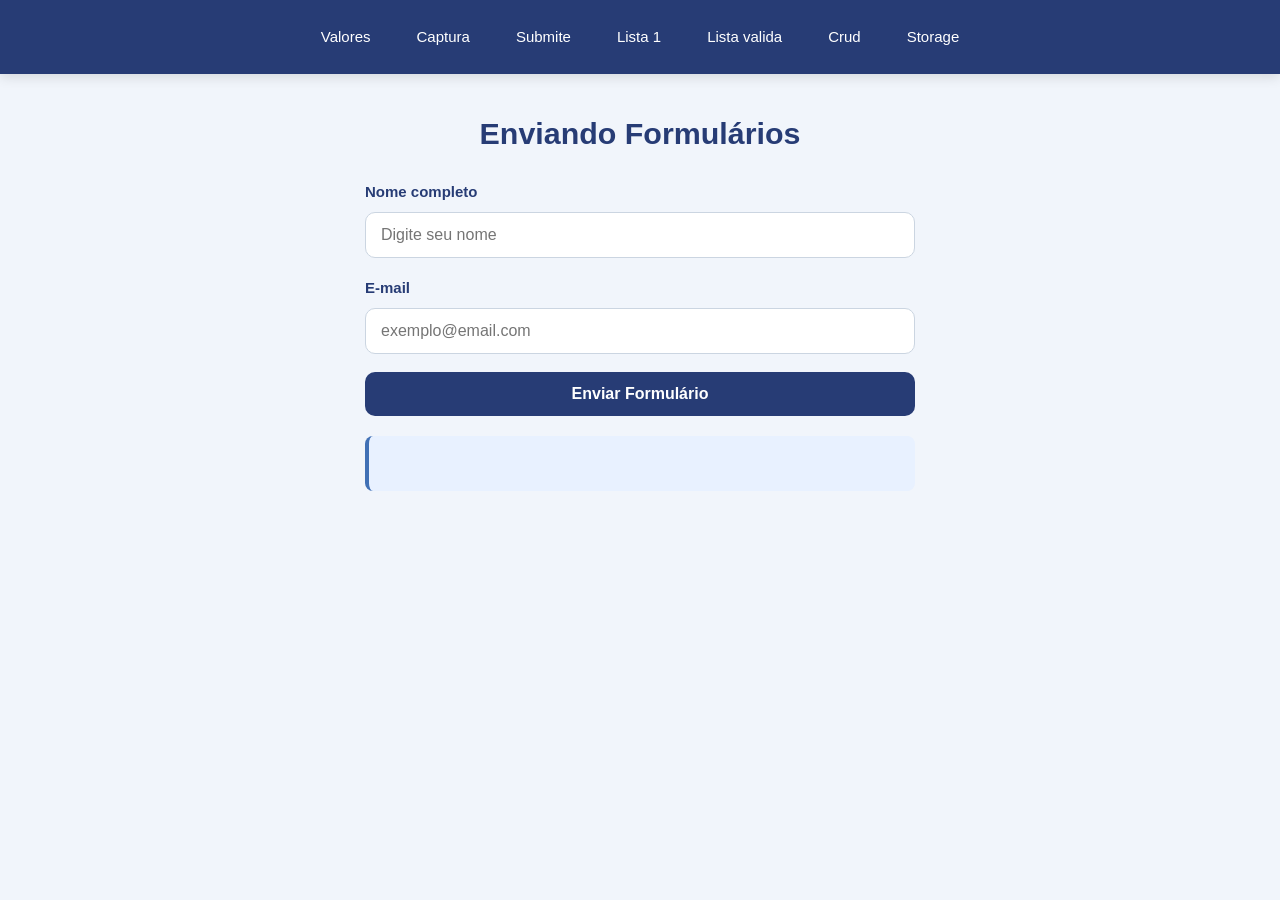
==== 12_domavancado/exemplos/02_submit.html @ 91049227 "12_domavançado" ====
<!DOCTYPE html>
<html lang="pt-BR">
<head>
    <meta charset="UTF-8">
    <meta name="viewport" content="width=device-width, initial-scale=1.0">
    <title>Atividade 3 - Enviando Formulários</title>
    <link rel="stylesheet" href="style.css">
</head>
<body>
    <nav>
        <a href="01_valores.html">Valores</a>
        <a href="02_captura.html">Captura</a>
        <a href="02_submit.html">Submite</a>
        <a href="03_lista.html">Lista 1</a>
        <a href="04_lista.html">Lista valida</a>
        <a href="05_crud.html">Crud</a>
        <a href="06_storage.html">Storage</a>
    
    </nav>
    <main class="container-formulario">
        <h2>Enviando Formulários</h2>
        <form id="formulario">
            <label for="nome">Nome completo</label>
            <input type="text" id="nome" placeholder="Digite seu nome" required>
            <label for="email">E-mail</label>
            <input type="email" id="email" placeholder="exemplo@email.com" required>
            <button type="submit" id="enviar">
                Enviar Formulário
            </button>
        </form>
        <p id="mensagem" aria-live="polite"></p>
    </main>
    <script>
        // 1. SELECIONAR ELEMENTOS
        const formulario = document.querySelector("#formulario");
        const campoNome = document.querySelector("#nome");
        const campoEmail = document.querySelector("#email");
        const mensagem = document.querySelector("#mensagem");
        // 2. CAPTURAR O ENVIO
        formulario.addEventListener("submit", (evento) => {
            // 3. IMPEDIR O RECARREGAMENTO
            evento.preventDefault();
            // 4. CAPTURAR OS VALORES
            const nome = campoNome.value.trim();
            const email = campoEmail.value.trim();
            // 5. APRESENTAR CONFIRMAÇÃO
            mensagem.textContent =
                "Formulário enviado com sucesso! " +
                "Obrigado, " + nome +
                "! Seu e-mail é: " + email;
            // 6. LIMPAR OS CAMPOS
            formulario.reset();
            // 7. VOLTAR O FOCO PARA O NOME
            campoNome.focus();
        });
    </script>
</body>
</html>
---- 12_domavancado/exemplos/style.css ----
/* CONFIGURAÇÕES GERAIS */
* {
    margin: 0;
    padding: 0;
    box-sizing: border-box;
}
body {
    font-family: 'Segoe UI', Arial, sans-serif;
    background: #f1f5fb;
    color: #334155;
    min-height: 100vh;
    line-height: 1.6;
}
/* MENU DE NAVEGAÇÃO */
nav {
    background: #273c75;
    padding: 15px 25px;
    display: flex;
    justify-content: center;
    align-items: center;
    gap: 10px;
    flex-wrap: wrap;
    box-shadow: 0 3px 12px rgba(0, 0, 0, 0.12);
    margin-bottom: 35px;
}
nav a {
    color: white;
    text-decoration: none;
    padding: 10px 18px;
    border-radius: 8px;
    font-size: 15px;
    font-weight: 500;
    transition: all 0.3s ease;
}
nav a:hover {
    background: #487eb0;
    transform: translateY(-2px);
}
nav a.active {
    background: #ffffff;
    color: #273c75;
    font-weight: 600;
}



/* FORMULÁRIO */
label {
    display: block;
    max-width: 550px;
    margin: 0 auto 8px;
    font-size: 15px;
    font-weight: 600;
    color: #273c75;
}
/* CAMPOS DE ENTRADA */
input[type="text"],
input[type="email"],
input[type="number"],
input[type="password"],
select,
textarea {
    display: block;
    width: calc(100% - 40px);
    max-width: 550px;
    margin: 0 auto 18px;
    padding: 13px 15px;
    font-family: inherit;
    font-size: 16px;
    color: #334155;
    background: #ffffff;
    border: 1px solid #cbd5e1;
    border-radius: 10px;
    outline: none;
    transition: all 0.3s ease;
}
input:focus,
select:focus,
textarea:focus {
    border-color: #487eb0;
    box-shadow: 0 0 0 4px rgba(72, 126, 176, 0.15);
}
/* BOTÕES */
button {
    display: block;
    width: calc(100% - 40px);
    max-width: 550px;
    margin: 0 auto 20px;
    padding: 13px 25px;
    border: none;
    border-radius: 10px;
    background: #273c75;
    color: #ffffff;
    font-size: 16px;
    font-weight: 600;
    cursor: pointer;
    transition: all 0.3s ease;
}
button:hover {
    background: #4070b5;
    transform: translateY(-2px);
    box-shadow: 0 5px 15px rgba(39, 60, 117, 0.2);
}
button:active {
    transform: scale(0.98);
}
button:focus-visible,
nav a:focus-visible {
    outline: 3px solid #f59e0b;
    outline-offset: 3px;
}
/* ÁREA DE RESULTADO */
#resultado, #mensagem {
    width: calc(100% - 40px);
    max-width: 550px;
    min-height: 55px;
    margin: 10px auto;
    padding: 15px 20px;
    background: #e8f1ff;
    border-left: 4px solid #4070b5;
    border-radius: 8px;
    color: #273c75;
    font-size: 17px;
    font-weight: 500;
    overflow-wrap: anywhere;
}
.retorno {
    text-align: center;
    color: red;
    display: block;
    padding: 0;
    margin-bottom: 40px;
}
/* LISTA DE DADOS */
#lista {
    list-style: none;
    width: calc(100% - 40px);
    max-width: 550px;
    margin: 8px auto;
    padding: 0;
}
/* ITENS DA LISTA */
#lista li {
    background: #ffffff;
    color: #334155;
    padding: 8px 18px;
    margin-bottom: 3px;
    border: 1px solid #e2e8f0;
    border-left: 4px solid #4070b5;
    border-radius: 10px;
    font-size: 16px;
    transition: all 0.3s ease;
    overflow-wrap: anywhere;
}
/* EFEITO AO PASSAR O MOUSE */
#lista li:hover {
    background: #e8f1ff;
    border-left-color: #273c75;
    transform: translateX(4px);
    box-shadow: 0 3px 10px rgba(0, 0, 0, 0.08);
}
/* CORES ALTERNADAS */
#lista li:nth-child(even) {
    background: #f8fafc;
}
/* RESPONSIVIDADE */
@media (max-width: 600px) {
    nav {
        justify-content: center;
        padding: 12px;
        gap: 5px;
    }
    nav a {
        padding: 9px 12px;
        font-size: 14px;
    }
    label {
        width: calc(100% - 40px);
    }
}
/* RESPONSIVIDADE */
@media (max-width: 600px) {
    #lista li {
        padding: 12px 14px;
        font-size: 14px;
    }
}
/* ACESSIBILIDADE */
@media (prefers-reduced-motion: reduce) {
    *,
    *::before,
    *::after {
        transition: none !important;
        transform: none !important;
    }
}
/* ==================================================
   CADASTRO DE PRODUTOS - ESTILOS ESPECÍFICOS
   Mantém compatibilidade com as páginas anteriores.
   ================================================== */
h2 {
    width: calc(100% - 40px);
    max-width: 550px;
    margin: 0 auto 22px;
    text-align: center;
    color: #273c75;
    font-size: clamp(1.4rem, 3vw, 1.9rem);
}
/* Ações principais: largura igual à do campo de texto */
#adicionar,
#limpar {
    width: calc(100% - 40px);
    max-width: 550px;
    margin: 0 auto 10px;
}
#adicionar {
    background: #273c75;
}
#adicionar:hover {
    background: #4070b5;
}
#limpar {
    background: #e98a34;
}
#limpar:hover {
    background: #c66b1b;
}
/* Cada item apresenta o nome à esquerda e Remover à direita */
#lista {
    margin-top: 22px;
}
#lista li {
    display: flex;
    align-items: center;
    justify-content: space-between;
    gap: 12px;
    padding: 10px 12px 10px 18px;
    margin-bottom: 8px;
    min-width: 0;
}
/* Botão criado com document.createElement('button') */
#lista li button {
    display: inline-flex;
    align-items: center;
    justify-content: center;
    flex: 0 0 auto;
    width: auto;
    max-width: none;
    margin: 0;
    padding: 7px 12px;
    background: #dc3545;
    color: #ffffff;
    border: 0;
    border-radius: 7px;
    font-size: 13px;
    font-weight: 600;
    line-height: 1.3;
    cursor: pointer;
}
#lista li button:hover {
    background: #b02a37;
    box-shadow: 0 3px 10px rgba(220, 53, 69, 0.18);
}
/* CONTAINER PRINCIPAL */
.container-produtos {
    width: calc(100% - 32px);
    max-width: 750px;
    margin: 40px auto;
}
/* CARD */
.form-card {
    background: #ffffff;
    border-radius: 16px;
    padding: 30px;
    box-shadow: 0 8px 30px rgba(0, 0, 0, 0.06);
}
/* CABEÇALHO */
.form-header {
    margin-bottom: 25px;
}
.form-header h2 {
    color: #273c75;
    font-size: 26px;
    margin-bottom: 5px;
}
.form-header p {
    color: #64748b;
    font-size: 14px;
}
/* CAMPO E BOTÃO NA MESMA LINHA */
.form-linha {
    display: flex;
    align-items: stretch;
    gap: 10px;
    margin-bottom: 30px;
}
.form-linha #produto {
    flex: 1;
    min-width: 0;
    width: auto;
    max-width: none;
    margin: 0;
}
.form-linha #adicionar {
    width: auto;
    max-width: none;
    margin: 0;
    padding: 12px 22px;
    white-space: nowrap;
    background: #273c75;
}
/* CABEÇALHO DA LISTA */
.lista-header {
    display: flex;
    align-items: center;
    justify-content: space-between;
    gap: 12px;
    margin-bottom: 15px;
}
.lista-header h3 {
    color: #273c75;
    font-size: 18px;
}
/* BOTÃO LIMPAR */
.lista-header #limpar {
    width: auto;
    max-width: none;
    margin: 0;
    padding: 9px 15px;
    background: #fff1f2;
    color: #be123c;
    font-size: 13px;
    border: 1px solid #fecdd3;
}
.lista-header #limpar:hover {
    background: #ffe4e6;
}
/* LISTA */
.container-produtos #lista {
    width: 100%;
    max-width: none;
    margin: 0;
    padding: 0;
}
/* ITENS */
.container-produtos #lista li {
    display: flex;
    align-items: center;
    justify-content: space-between;
    gap: 15px;
    padding: 10px 15px;
    margin-bottom: 8px;
    overflow-wrap: anywhere;
}
/* BOTÃO REMOVER */
.container-produtos #lista li button {
    width: auto;
    max-width: none;
    flex-shrink: 0;
    margin: 0;
    padding: 7px 12px;
    background: #dc3545;
    font-size: 13px;
    border-radius: 7px;
}
.container-produtos #lista li button:hover {
    background: #b02a37;
}
/* RESPONSIVIDADE */
@media (max-width: 600px) {
    .container-produtos {
        margin: 20px auto;
    }
    .form-card {
        padding: 20px;
    }
    .form-linha {
        flex-direction: column;
    }
    .form-linha #produto,
    .form-linha #adicionar {
        width: 100%;
    }
    .lista-header {
        flex-wrap: wrap;
    }
    .lista-header h3 {
        font-size: 16px;
    }
}
@media (max-width: 600px) {
    #lista li {
        gap: 8px;
        padding: 10px 12px;
    }
    #lista li button {
        padding: 7px 9px;
        font-size: 12px;
    }
}
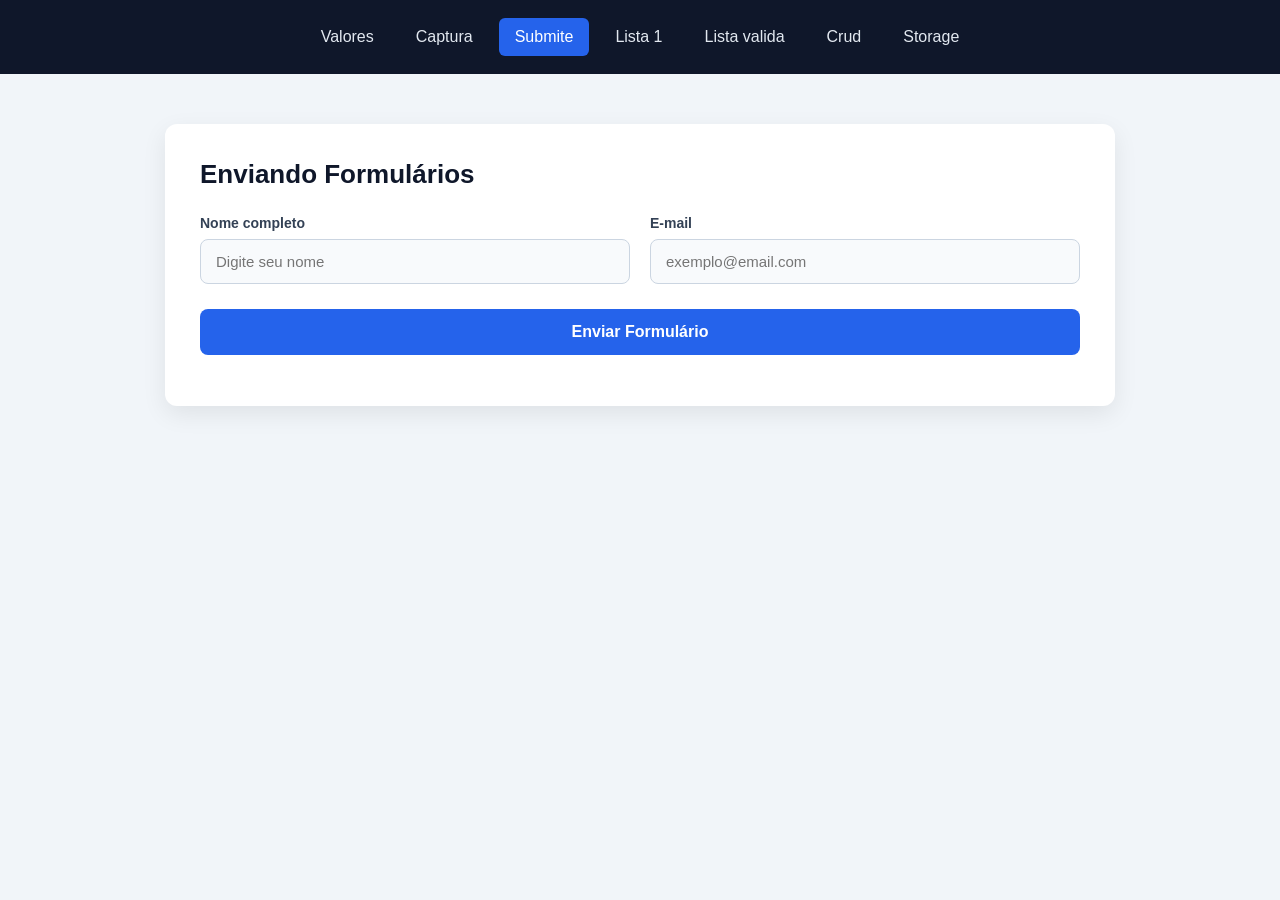
==== commit a074ad9d: "aula01 mysql" ====
--- a/12_domavancado/exemplos/02_submit.html
+++ b/12_domavancado/exemplos/02_submit.html
@@ -4,13 +4,13 @@
     <meta charset="UTF-8">
     <meta name="viewport" content="width=device-width, initial-scale=1.0">
     <title>Atividade 3 - Enviando Formulários</title>
-    <link rel="stylesheet" href="style.css">
+    <link rel="stylesheet" href="stylesubmite.css">
 </head>
 <body>
     <nav>
         <a href="01_valores.html">Valores</a>
         <a href="02_captura.html">Captura</a>
-        <a href="02_submit.html">Submite</a>
+        <a href="02_submit.html" class="active">Submite</a>
         <a href="03_lista.html">Lista 1</a>
         <a href="04_lista.html">Lista valida</a>
         <a href="05_crud.html">Crud</a>
@@ -19,15 +19,37 @@
     </nav>
     <main class="container-formulario">
         <h2>Enviando Formulários</h2>
-        <form id="formulario">
+        
+<form id="formulario">
+
+    <div class="campos-formulario">
+
+        <div class="grupo-campo">
             <label for="nome">Nome completo</label>
-            <input type="text" id="nome" placeholder="Digite seu nome" required>
+            <input
+                type="text"
+                id="nome"
+                placeholder="Digite seu nome"
+                required>
+        </div>
+
+        <div class="grupo-campo">
             <label for="email">E-mail</label>
-            <input type="email" id="email" placeholder="exemplo@email.com" required>
-            <button type="submit" id="enviar">
-                Enviar Formulário
-            </button>
-        </form>
+            <input
+                type="email"
+                id="email"
+                placeholder="exemplo@email.com"
+                required>
+        </div>
+
+    </div>
+
+    <button type="submit" id="enviar">
+        Enviar Formulário
+    </button>
+
+</form>
+
         <p id="mensagem" aria-live="polite"></p>
     </main>
     <script>
--- a/12_domavancado/exemplos/stylesubmite.css
+++ b/12_domavancado/exemplos/stylesubmite.css
@@ -0,0 +1,150 @@
+
+/* CONFIGURAÇÕES GERAIS */
+* {
+    box-sizing: border-box;
+}
+
+body {
+    margin: 0;
+    padding: 0;
+    font-family: Arial, sans-serif;
+    background: #f1f5f9;
+    color: #1e293b;
+}
+
+/* MENU DE NAVEGAÇÃO */
+nav {
+    display: flex;
+    justify-content: center;
+    align-items: center;
+    flex-wrap: wrap;
+    gap: 10px;
+    padding: 18px;
+    background: #0f172a;
+}
+
+nav a {
+    color: #e2e8f0;
+    text-decoration: none;
+    padding: 10px 16px;
+    border-radius: 6px;
+    transition: background 0.3s;
+}
+
+nav a:hover,
+nav a.active {
+    background: #2563eb;
+    color: white;
+}
+
+/* CONTAINER PRINCIPAL */
+.container-formulario {
+    width: 90%;
+    max-width: 950px;
+    margin: 50px auto;
+    padding: 35px;
+    background: white;
+    border-radius: 12px;
+    box-shadow: 0 8px 25px rgba(0,0,0,0.08);
+}
+
+.container-formulario h2 {
+    margin-top: 0;
+    margin-bottom: 25px;
+    color: #0f172a;
+    font-size: 26px;
+}
+
+/* INPUTS LADO A LADO */
+.campos-formulario {
+    display: grid;
+    grid-template-columns: repeat(2, minmax(0, 1fr));
+    gap: 20px;
+    margin-bottom: 25px;
+}
+
+/* GRUPO DE CADA CAMPO */
+.grupo-campo {
+    display: flex;
+    flex-direction: column;
+    min-width: 0;
+    gap: 8px;
+}
+
+.grupo-campo label {
+    font-weight: 600;
+    font-size: 14px;
+    color: #334155;
+}
+
+/* CAMPOS INPUT */
+.grupo-campo input {
+    width: 100%;
+    padding: 13px 15px;
+    font-size: 15px;
+    border: 1px solid #cbd5e1;
+    border-radius: 8px;
+    background: #f8fafc;
+    outline: none;
+    transition: border-color 0.3s,
+                box-shadow 0.3s;
+}
+
+.grupo-campo input:focus {
+    border-color: #2563eb;
+    background: white;
+    box-shadow: 0 0 0 3px rgba(37,99,235,0.12);
+}
+
+/* BOTÃO */
+#enviar {
+    width: 100%;
+    padding: 14px;
+    background: #2563eb;
+    color: white;
+    border: none;
+    border-radius: 8px;
+    font-size: 16px;
+    font-weight: bold;
+    cursor: pointer;
+    transition: background 0.3s;
+}
+
+#enviar:hover {
+    background: #1d4ed8;
+}
+
+/* MENSAGEM DE CONFIRMAÇÃO */
+#mensagem:not(:empty) {
+    margin-top: 20px;
+    padding: 15px;
+    border-radius: 8px;
+    background: #dcfce7;
+    color: #166534;
+    border: 1px solid #86efac;
+    line-height: 1.6;
+}
+
+/* RESPONSIVIDADE */
+@media (max-width: 600px) {
+
+    .container-formulario {
+        width: 94%;
+        padding: 20px;
+        margin: 25px auto;
+    }
+
+    .campos-formulario {
+        grid-template-columns: 1fr;
+        gap: 15px;
+    }
+
+    nav {
+        justify-content: center;
+    }
+
+    nav a {
+        font-size: 13px;
+        padding: 8px 10px;
+    }
+}
